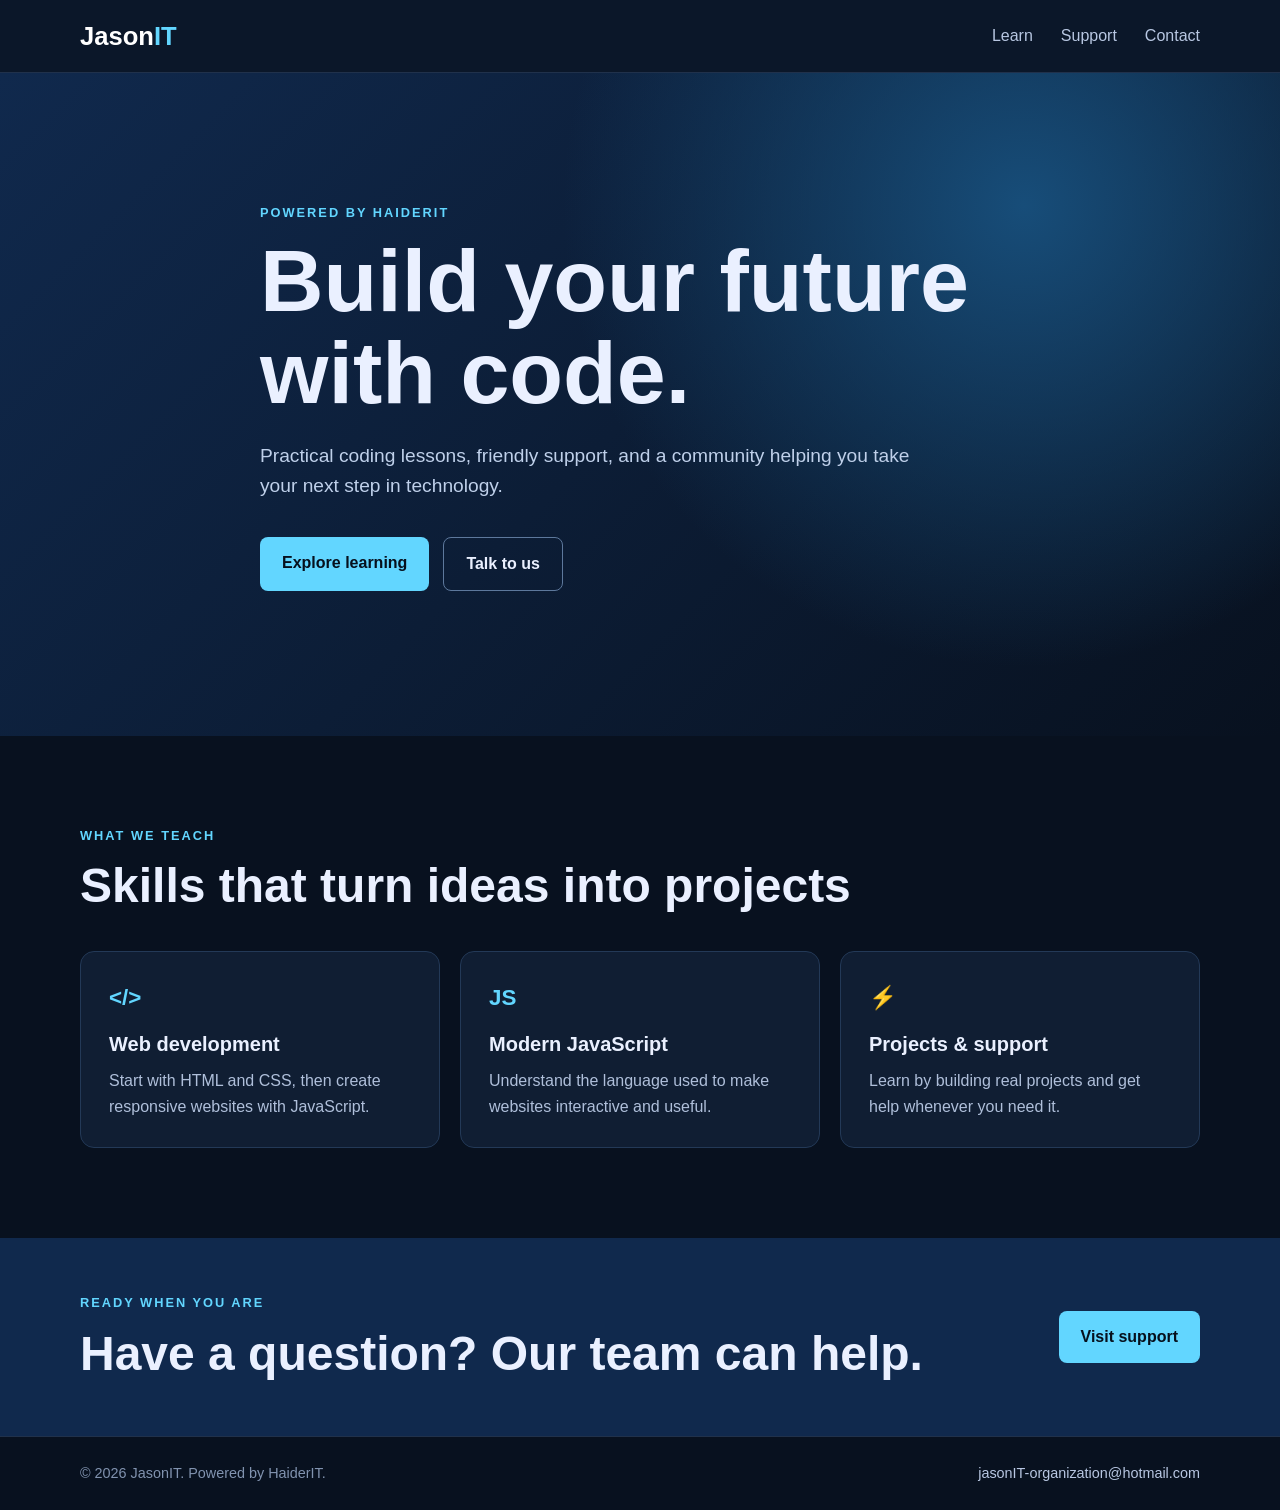
==== index.html @ e85687b8 "Build JasonIT website with Netlify forms and responsive design" ====
<!doctype html>
<html lang="en">
<head>
  <meta charset="UTF-8">
  <meta name="viewport" content="width=device-width, initial-scale=1">
  <meta name="description" content="JasonIT powered by HaiderIT — learn coding and technology skills.">
  <title>JasonIT | Learn Coding & More</title>
  <link rel="stylesheet" href="styles.css">
</head>
<body>
  <header class="site-header">
    <nav class="nav container" aria-label="Main navigation">
      <a class="brand" href="index.html">Jason<span>IT</span></a>
      <button class="menu-toggle" aria-label="Toggle navigation" aria-expanded="false">☰</button>
      <div class="nav-links">
        <a href="#learn">Learn</a><a href="support.html">Support</a><a href="contact.html">Contact</a>
      </div>
    </nav>
  </header>
  <main>
    <section class="hero"><div class="container hero-content">
      <p class="eyebrow">Powered by HaiderIT</p><h1>Build your future with code.</h1>
      <p class="lead">Practical coding lessons, friendly support, and a community helping you take your next step in technology.</p>
      <div class="actions"><a class="button primary" href="#learn">Explore learning</a><a class="button secondary" href="contact.html">Talk to us</a></div>
    </div></section>
    <section id="learn" class="section container"><div class="section-heading"><p class="eyebrow">What we teach</p><h2>Skills that turn ideas into projects</h2></div>
      <div class="cards"><article class="card"><div class="icon">&lt;/&gt;</div><h3>Web development</h3><p>Start with HTML and CSS, then create responsive websites with JavaScript.</p></article><article class="card"><div class="icon">JS</div><h3>Modern JavaScript</h3><p>Understand the language used to make websites interactive and useful.</p></article><article class="card"><div class="icon">⚡</div><h3>Projects & support</h3><p>Learn by building real projects and get help whenever you need it.</p></article></div>
    </section>
    <section class="callout"><div class="container split"><div><p class="eyebrow">Ready when you are</p><h2>Have a question? Our team can help.</h2></div><a class="button primary" href="support.html">Visit support</a></div></section>
  </main>
  <footer><div class="container footer-content"><p>© 2026 JasonIT. Powered by HaiderIT.</p><a href="mailto:jasonIT-organization@hotmail.com">jasonIT-organization@hotmail.com</a></div></footer>
  <script src="script.js"></script>
</body>
</html>
---- styles.css ----
*{box-sizing:border-box;margin:0}body{font-family:Inter,Segoe UI,Arial,sans-serif;color:#eaf0ff;background:#08111f;line-height:1.6}.container{width:min(1120px,92%);margin:auto}.site-header{background:#0b1729;border-bottom:1px solid #20314b;position:sticky;top:0;z-index:5}.nav{min-height:72px;display:flex;align-items:center;justify-content:space-between}.brand{font-size:1.6rem;font-weight:800;color:#fff;text-decoration:none}.brand span{color:#62d6ff}.nav-links{display:flex;gap:28px}.nav-links a,.footer-content a,.team a{color:#b8c7e2;text-decoration:none}.nav-links a:hover,.footer-content a:hover,.team a:hover{color:#62d6ff}.menu-toggle{display:none;background:none;border:0;color:white;font-size:1.5rem}.hero{background:radial-gradient(circle at 80% 20%,#174d79 0,transparent 40%),linear-gradient(135deg,#10294d,#08111f);padding:130px 0 145px}.hero-content{max-width:760px}.eyebrow{text-transform:uppercase;letter-spacing:2px;color:#62d6ff;font-size:.8rem;font-weight:700;margin-bottom:12px}h1{font-size:clamp(2.7rem,7vw,5.5rem);line-height:1.04;margin-bottom:22px}h2{font-size:clamp(1.8rem,4vw,3rem);line-height:1.15}.lead{font-size:1.2rem;color:#bfd0ea;max-width:650px}.dark{color:#53657f}.actions{display:flex;gap:14px;margin-top:35px}.button{display:inline-block;border:0;border-radius:8px;padding:13px 22px;font-weight:700;text-decoration:none;cursor:pointer;font-size:1rem}.primary{background:#62d6ff;color:#06101d}.primary:hover{background:#9be7ff}.secondary{border:1px solid #5d789c;color:#eaf0ff}.section{padding:90px 0}.section-heading{margin-bottom:38px}.cards,.support-options{display:grid;grid-template-columns:repeat(3,1fr);gap:20px}.card{background:#101e33;border:1px solid #233957;border-radius:14px;padding:28px;color:#eaf0ff;text-decoration:none}.card:hover{border-color:#62d6ff;transform:translateY(-3px)}.card h3,.card h2{margin:12px 0 8px;font-size:1.25rem}.card p{color:#afbfda}.icon{color:#62d6ff;font-size:1.4rem;font-weight:800}.callout{background:#10294d;padding:55px 0}.split{display:flex;align-items:center;justify-content:space-between;gap:25px}.narrow{max-width:760px}.narrow h1{font-size:clamp(2.5rem,6vw,4.5rem)}.support-options{grid-template-columns:repeat(2,1fr);margin:35px 0}.form{background:#f7faff;color:#14243c;padding:28px;border-radius:14px;display:grid;gap:18px;margin-top:25px}.form label{font-weight:700}.form input,.form textarea,.form select{display:block;width:100%;margin-top:7px;padding:12px;border:1px solid #c5d0df;border-radius:7px;font:inherit}.contact-layout{display:grid;grid-template-columns:1.2fr .8fr;gap:28px}.team{background:#101e33;border:1px solid #233957;border-radius:14px;padding:28px}.team h3{color:#62d6ff;margin:24px 0 5px}.team a{display:block;margin:5px 0;overflow-wrap:anywhere}footer{border-top:1px solid #20314b;padding:25px 0}.footer-content{display:flex;justify-content:space-between;gap:15px;color:#8193af;font-size:.9rem}@media(max-width:700px){.menu-toggle{display:block}.nav-links{display:none;position:absolute;top:72px;left:0;right:0;padding:20px;background:#0b1729;flex-direction:column;gap:15px}.nav-links.open{display:flex}.hero{padding:90px 0}.cards,.support-options,.contact-layout{grid-template-columns:1fr}.split,.footer-content{align-items:flex-start;flex-direction:column}}
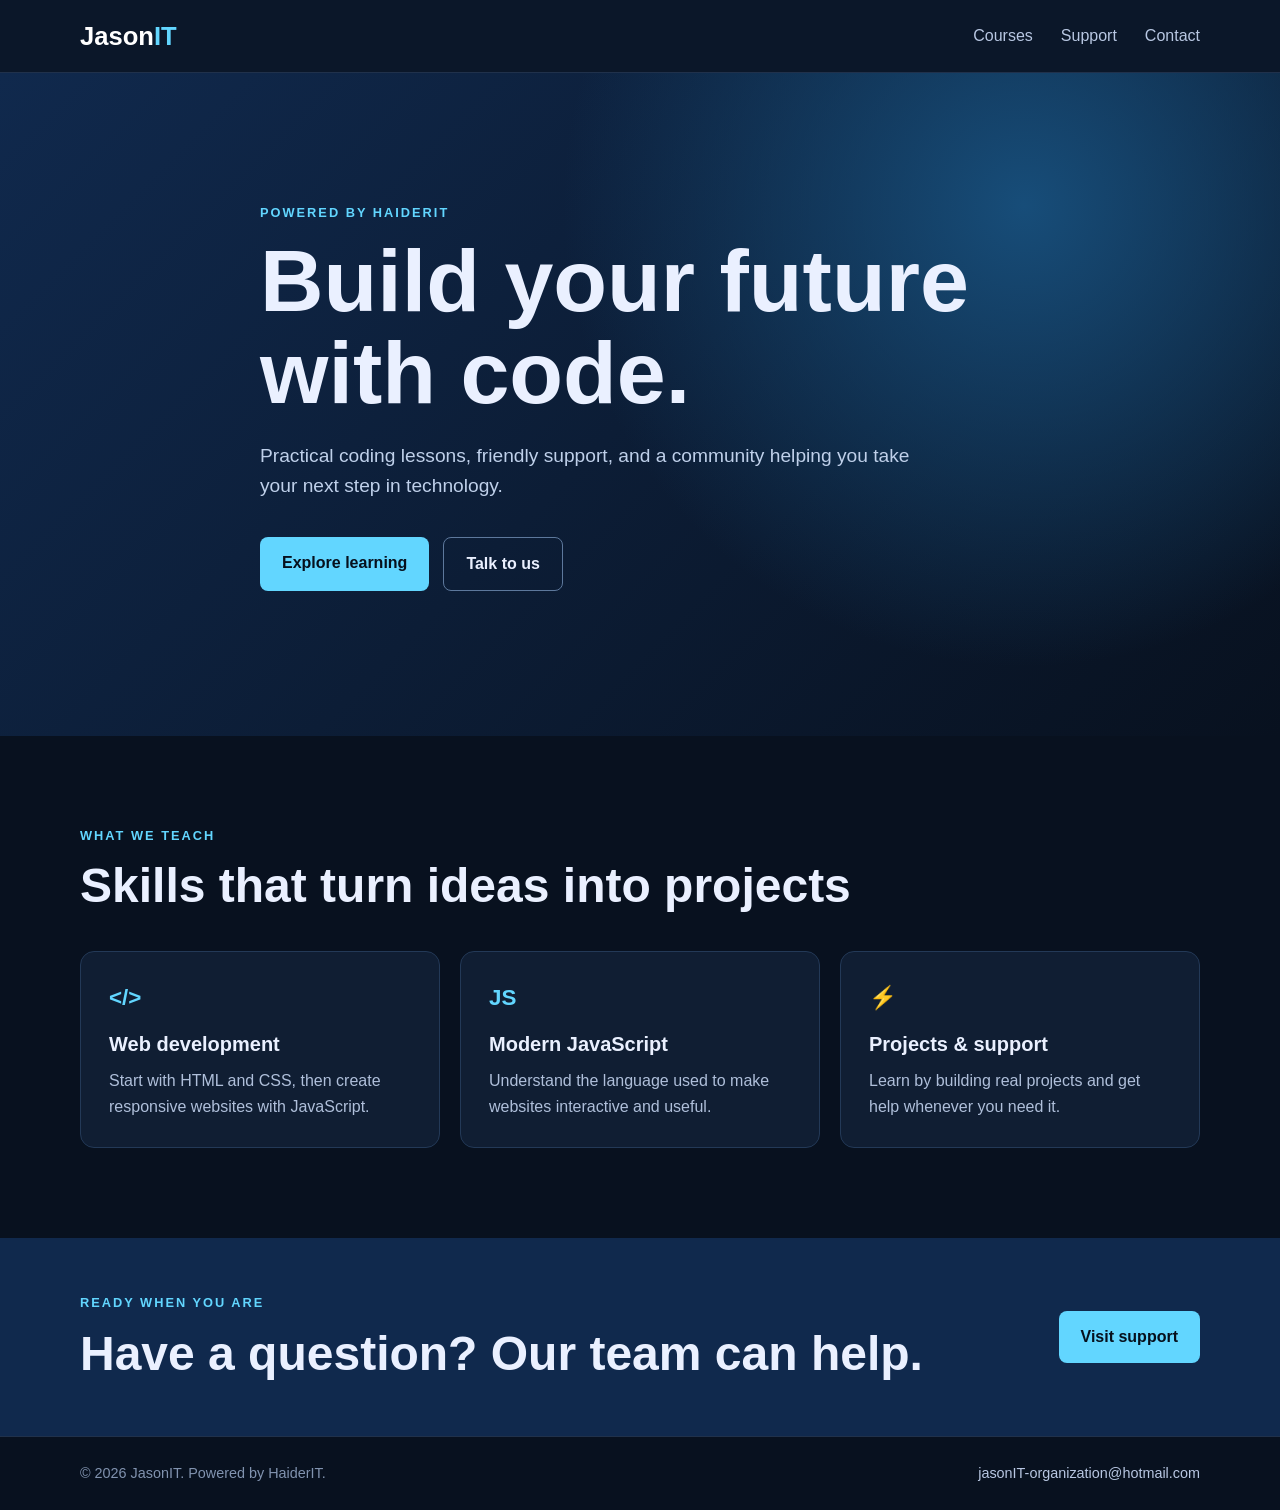
==== commit b258ef74: "Fix Explore learning link to courses page" ====
--- a/index.html
+++ b/index.html
@@ -13,7 +13,7 @@
       <a class="brand" href="index.html">Jason<span>IT</span></a>
       <button class="menu-toggle" aria-label="Toggle navigation" aria-expanded="false">☰</button>
       <div class="nav-links">
-        <a href="#learn">Learn</a><a href="support.html">Support</a><a href="contact.html">Contact</a>
+        <a href="courses.html">Courses</a><a href="support.html">Support</a><a href="contact.html">Contact</a>
       </div>
     </nav>
   </header>
@@ -21,7 +21,7 @@
     <section class="hero"><div class="container hero-content">
       <p class="eyebrow">Powered by HaiderIT</p><h1>Build your future with code.</h1>
       <p class="lead">Practical coding lessons, friendly support, and a community helping you take your next step in technology.</p>
-      <div class="actions"><a class="button primary" href="#learn">Explore learning</a><a class="button secondary" href="contact.html">Talk to us</a></div>
+      <div class="actions"><a class="button primary" href="courses.html">Explore learning</a><a class="button secondary" href="contact.html">Talk to us</a></div>
     </div></section>
     <section id="learn" class="section container"><div class="section-heading"><p class="eyebrow">What we teach</p><h2>Skills that turn ideas into projects</h2></div>
       <div class="cards"><article class="card"><div class="icon">&lt;/&gt;</div><h3>Web development</h3><p>Start with HTML and CSS, then create responsive websites with JavaScript.</p></article><article class="card"><div class="icon">JS</div><h3>Modern JavaScript</h3><p>Understand the language used to make websites interactive and useful.</p></article><article class="card"><div class="icon">⚡</div><h3>Projects & support</h3><p>Learn by building real projects and get help whenever you need it.</p></article></div>
